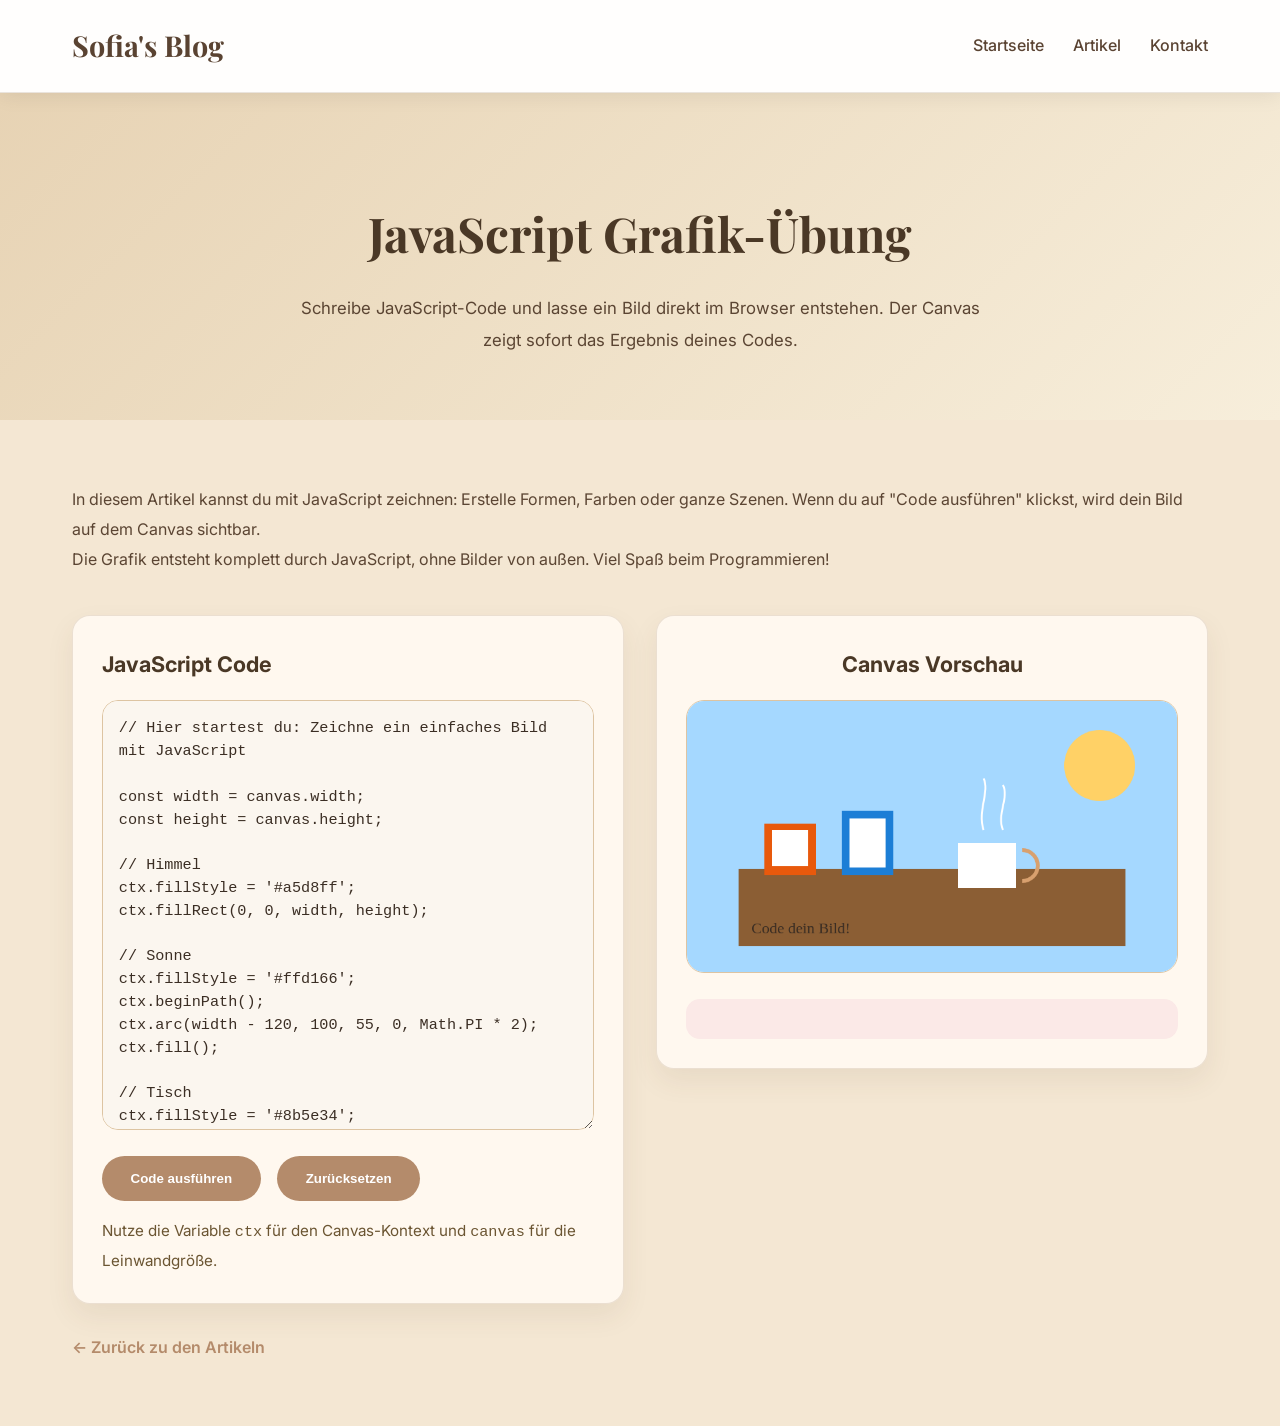
==== article-coding.html @ 86bf2703 "Move coding area into new article and add JavaScript canvas drawing page" ====
<!DOCTYPE html>
<html lang="de">
<head>
    <meta charset="UTF-8">
    <link rel="icon" type="image/svg+xml" href="favicon.svg">
    <meta name="viewport" content="width=device-width, initial-scale=1.0">
    <meta name="description" content="JavaScript Grafik-Übung auf Sofia's Blog">
    <title>JavaScript Grafik-Übung</title>
    <link href="https://fonts.googleapis.com/css2?family=Playfair+Display:wght@700&family=Inter:wght@300;400;500;600&display=swap" rel="stylesheet">
    <style>
        * { margin: 0; padding: 0; box-sizing: border-box; }
        body { font-family: 'Inter', sans-serif; line-height: 1.85; color: #4a3826; background: #f4e7d3; }
        header { background: rgba(255,255,255,0.95); padding: 1.2rem 0; box-shadow: 0 2px 20px rgba(0,0,0,0.08); position: sticky; top: 0; z-index: 100; border-bottom: 1px solid rgba(125,95,60,0.16); }
        nav { max-width: 1200px; margin: 0 auto; padding: 0 2rem; display: flex; justify-content: space-between; align-items: center; }
        nav h1 { font-size: 1.8rem; color: #5a4332; font-family: 'Playfair Display', serif; }
        nav ul { list-style: none; display: flex; gap: 1.8rem; }
        nav a { color: #5a4332; text-decoration: none; font-weight: 500; }
        nav a:hover { color: #b48b6b; }
        .hero { background: linear-gradient(135deg, #e7d3b4 0%, #f7eedb 100%); color: #4a3826; padding: 6rem 2rem 4rem; text-align: center; }
        .hero h2 { font-size: 3rem; margin-bottom: 1rem; font-family: 'Playfair Display', serif; }
        .hero p { max-width: 720px; margin: 0 auto; font-size: 1.05rem; color: #5b4533; }
        .content { max-width: 1200px; margin: 0 auto; padding: 4rem 2rem; }
        .intro-text { margin-bottom: 2.5rem; color: #5b4533; line-height: 1.9; }
        .editor-layout { display: grid; gap: 2rem; grid-template-columns: 1fr 1fr; align-items: start; }
        .panel { background: rgba(255,249,241,0.95); border: 1px solid rgba(133,95,60,0.16); border-radius: 18px; padding: 1.8rem; box-shadow: 0 12px 28px rgba(84,62,42,0.08); }
        .panel h3 { margin-bottom: 1rem; color: #4a3826; font-size: 1.35rem; }
        .code-area { width: 100%; min-height: 430px; padding: 1rem; border: 1px solid #ddc4a2; border-radius: 16px; background: #fbf6ef; color: #3b2e24; font-family: ui-monospace, SFMono-Regular, Menlo, Monaco, Consolas, 'Liberation Mono', 'Courier New', monospace; font-size: 0.95rem; line-height: 1.5; resize: vertical; }
        .actions { display: flex; flex-wrap: wrap; gap: 1rem; margin-top: 1rem; }
        .btn { display: inline-block; background: #b48b6b; color: #fff; border: none; padding: 0.95rem 1.8rem; border-radius: 999px; font-weight: 600; cursor: pointer; transition: transform 0.2s ease; }
        .btn:hover { transform: translateY(-2px); }
        .canvas-wrap { text-align: center; }
        .preview-canvas { width: 100%; max-width: 100%; border: 1px solid #ddc4a2; border-radius: 18px; background: #fff; }
        .hint { margin-top: 1rem; font-size: 0.95rem; color: #6b5532; }
        .error-box { margin-top: 1rem; min-height: 2.5rem; padding: 1rem; border-radius: 14px; background: #fbe9e7; color: #9d2f2f; font-family: ui-monospace, monospace; white-space: pre-wrap; }
        .back-link { display: inline-block; margin-top: 1.8rem; color: #b48b6b; font-weight: 600; text-decoration: none; }
        @media (max-width: 950px) { .editor-layout { grid-template-columns: 1fr; } }
    </style>
</head>
<body>
    <header>
        <nav>
            <h1>Sofia's Blog</h1>
            <ul>
                <li><a href="index.html">Startseite</a></li>
                <li><a href="articles.html">Artikel</a></li>
                <li><a href="index.html#kontakt">Kontakt</a></li>
            </ul>
        </nav>
    </header>
    <section class="hero">
        <div class="hero-content">
            <h2>JavaScript Grafik-Übung</h2>
            <p>Schreibe JavaScript-Code und lasse ein Bild direkt im Browser entstehen. Der Canvas zeigt sofort das Ergebnis deines Codes.</p>
        </div>
    </section>
    <main class="content">
        <div class="intro-text">
            <p>In diesem Artikel kannst du mit JavaScript zeichnen: Erstelle Formen, Farben oder ganze Szenen. Wenn du auf "Code ausführen" klickst, wird dein Bild auf dem Canvas sichtbar.</p>
            <p>Die Grafik entsteht komplett durch JavaScript, ohne Bilder von außen. Viel Spaß beim Programmieren!</p>
        </div>
        <div class="editor-layout">
            <div class="panel">
                <h3>JavaScript Code</h3>
                <textarea id="codeArea" class="code-area" spellcheck="false"></textarea>
                <div class="actions">
                    <button class="btn" id="runBtn">Code ausführen</button>
                    <button class="btn" id="resetBtn">Zurücksetzen</button>
                </div>
                <div class="hint">Nutze die Variable <code>ctx</code> für den Canvas-Kontext und <code>canvas</code> für die Leinwandgröße.</div>
            </div>
            <div class="panel canvas-wrap">
                <h3>Canvas Vorschau</h3>
                <canvas id="previewCanvas" class="preview-canvas" width="760" height="420"></canvas>
                <pre id="errorBox" class="error-box"></pre>
            </div>
        </div>
        <a class="back-link" href="articles.html">← Zurück zu den Artikeln</a>
    </main>
    <script>
        const codeArea = document.getElementById('codeArea');
        const runBtn = document.getElementById('runBtn');
        const resetBtn = document.getElementById('resetBtn');
        const errorBox = document.getElementById('errorBox');
        const canvas = document.getElementById('previewCanvas');
        const ctx = canvas.getContext('2d');

        const defaultCode = `// Hier startest du: Zeichne ein einfaches Bild mit JavaScript\n\nconst width = canvas.width;\nconst height = canvas.height;\n\n// Himmel\nctx.fillStyle = '#a5d8ff';\nctx.fillRect(0, 0, width, height);\n\n// Sonne\nctx.fillStyle = '#ffd166';\nctx.beginPath();\nctx.arc(width - 120, 100, 55, 0, Math.PI * 2);\nctx.fill();\n\n// Tisch\nctx.fillStyle = '#8b5e34';\nctx.fillRect(80, 260, 600, 120);\n\n// Buch 1\nctx.fillStyle = '#e8590c';\nctx.fillRect(120, 190, 80, 80);\nctx.fillStyle = '#fff';\nctx.fillRect(132, 200, 56, 56);\n\n// Buch 2\nctx.fillStyle = '#1c7ed6';\nctx.fillRect(240, 170, 80, 100);\nctx.fillStyle = '#fff';\nctx.fillRect(252, 182, 56, 76);\n\n// Tasse\nctx.fillStyle = '#ffffff';\nctx.fillRect(420, 220, 90, 70);\nctx.strokeStyle = '#d8a06e';\nctx.lineWidth = 6;\nctx.beginPath();\nctx.arc(520, 255, 24, -Math.PI / 2, Math.PI / 2, false);\nctx.stroke();\n\n// Dampf\nctx.strokeStyle = '#ffffff';\nctx.lineWidth = 3;\nctx.beginPath();\nctx.moveTo(460, 200);\nctx.bezierCurveTo(450, 170, 470, 140, 460, 120);\nctx.stroke();\nctx.beginPath();\nctx.moveTo(490, 200);\nctx.bezierCurveTo(480, 175, 500, 150, 490, 130);\nctx.stroke();\n\n// Text\nctx.fillStyle = '#3b2e24';\nctx.font = '24px Inter';\nctx.fillText('Code dein Bild!', 100, 360);`;

        function runCode() {
            const userCode = codeArea.value;
            errorBox.textContent = '';
            ctx.clearRect(0, 0, canvas.width, canvas.height);
            try {
                const drawFn = new Function('canvas', 'ctx', userCode);
                drawFn(canvas, ctx);
                localStorage.setItem('codingCanvasCode', userCode);
            } catch (error) {
                errorBox.textContent = error;
            }
        }

        function resetCode() {
            if (confirm('Der Code wird zurückgesetzt. Fortfahren?')) {
                codeArea.value = defaultCode;
                localStorage.setItem('codingCanvasCode', defaultCode);
                runCode();
            }
        }

        function init() {
            const saved = localStorage.getItem('codingCanvasCode');
            codeArea.value = saved || defaultCode;
            runCode();
        }

        runBtn.addEventListener('click', runCode);
        resetBtn.addEventListener('click', resetCode);
        window.addEventListener('DOMContentLoaded', init);
    </script>
</body>
</html>
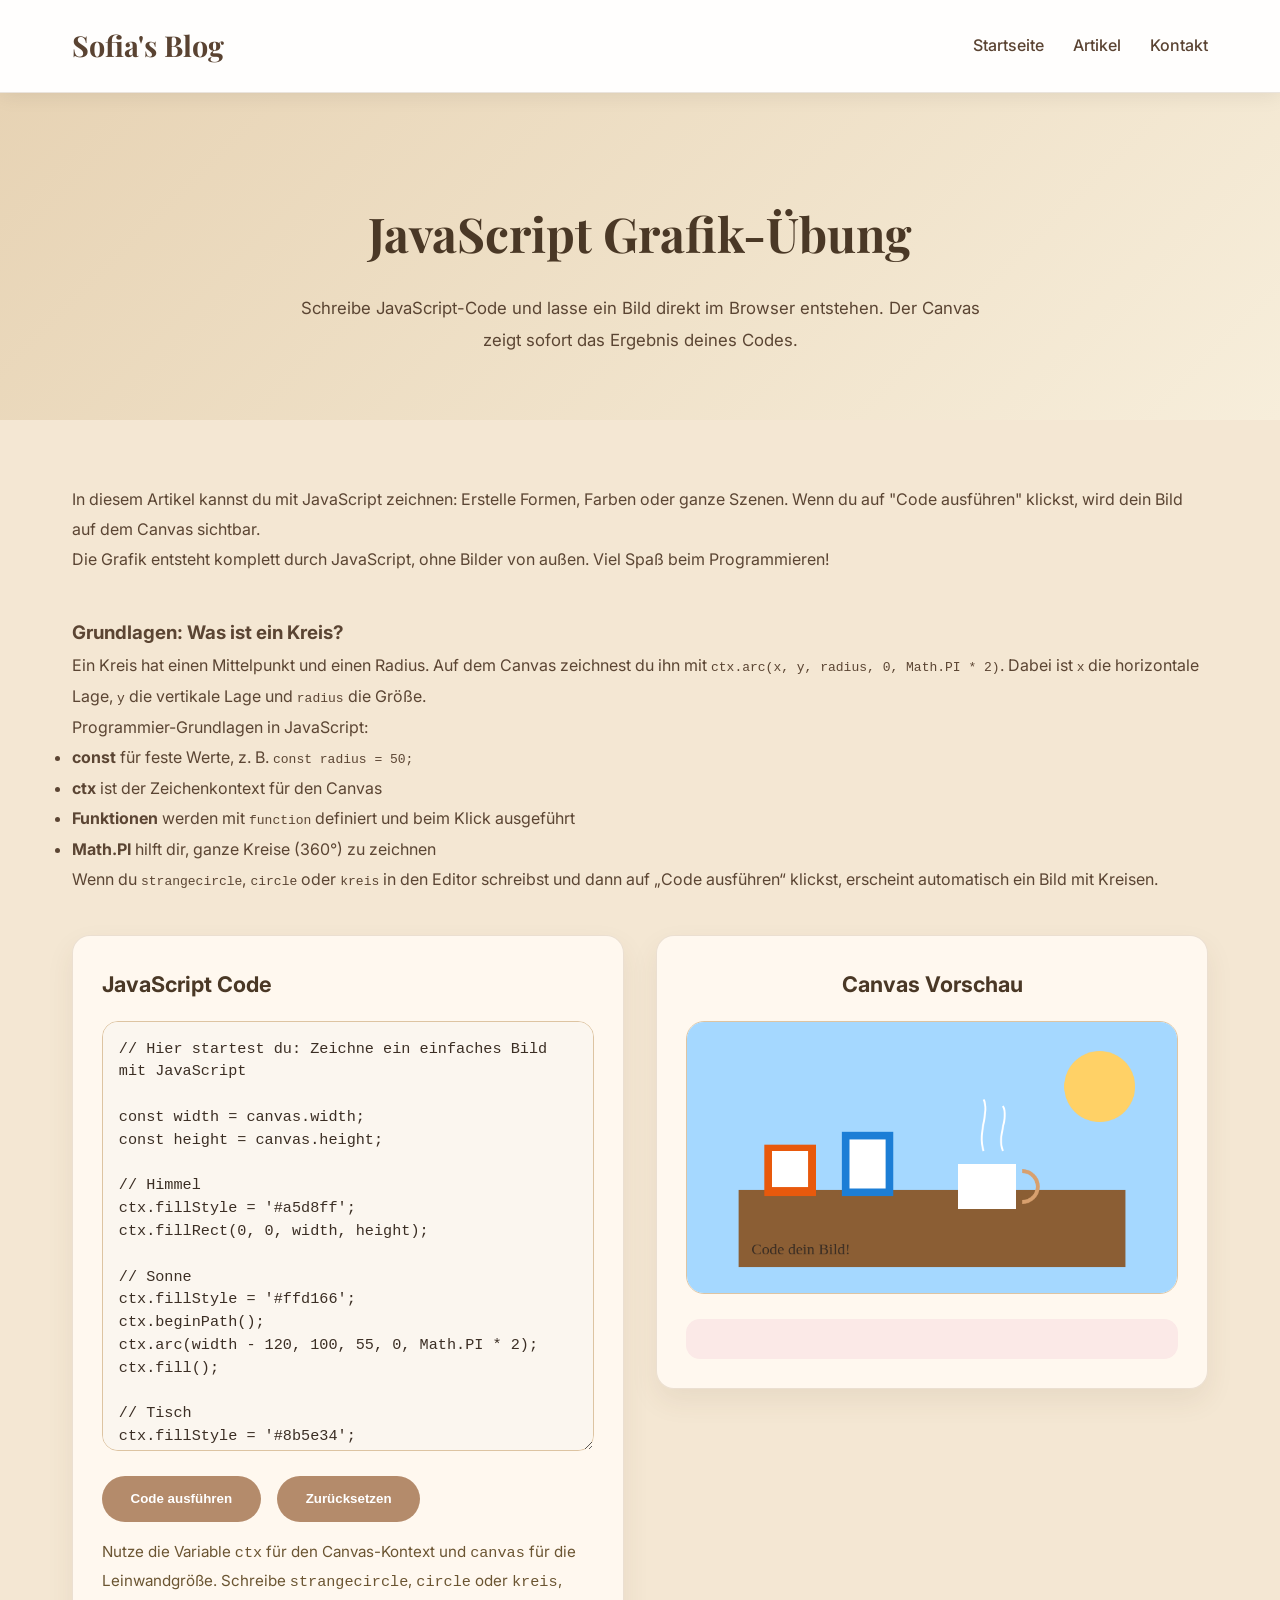
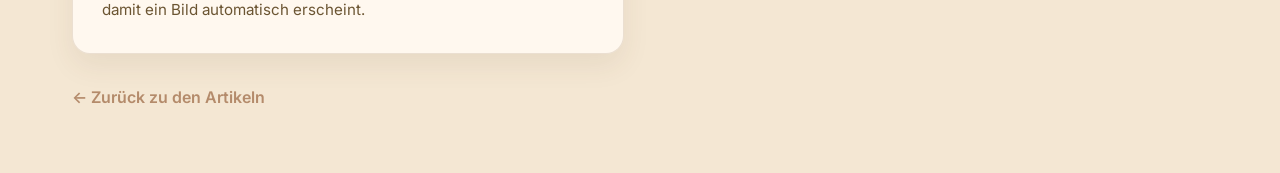
==== commit 2b334932: "Add circle basics and keyword recognition to JavaScript coding article" ====
--- a/article-coding.html
+++ b/article-coding.html
@@ -58,6 +58,18 @@
             <p>In diesem Artikel kannst du mit JavaScript zeichnen: Erstelle Formen, Farben oder ganze Szenen. Wenn du auf "Code ausführen" klickst, wird dein Bild auf dem Canvas sichtbar.</p>
             <p>Die Grafik entsteht komplett durch JavaScript, ohne Bilder von außen. Viel Spaß beim Programmieren!</p>
         </div>
+        <div class="intro-text">
+            <h3>Grundlagen: Was ist ein Kreis?</h3>
+            <p>Ein Kreis hat einen Mittelpunkt und einen Radius. Auf dem Canvas zeichnest du ihn mit <code>ctx.arc(x, y, radius, 0, Math.PI * 2)</code>. Dabei ist <code>x</code> die horizontale Lage, <code>y</code> die vertikale Lage und <code>radius</code> die Größe.</p>
+            <p>Programmier-Grundlagen in JavaScript:</p>
+            <ul>
+                <li><strong>const</strong> für feste Werte, z. B. <code>const radius = 50;</code></li>
+                <li><strong>ctx</strong> ist der Zeichenkontext für den Canvas</li>
+                <li><strong>Funktionen</strong> werden mit <code>function</code> definiert und beim Klick ausgeführt</li>
+                <li><strong>Math.PI</strong> hilft dir, ganze Kreise (360°) zu zeichnen</li>
+            </ul>
+            <p>Wenn du <code>strangecircle</code>, <code>circle</code> oder <code>kreis</code> in den Editor schreibst und dann auf „Code ausführen“ klickst, erscheint automatisch ein Bild mit Kreisen.</p>
+        </div>
         <div class="editor-layout">
             <div class="panel">
                 <h3>JavaScript Code</h3>
@@ -66,7 +78,7 @@
                     <button class="btn" id="runBtn">Code ausführen</button>
                     <button class="btn" id="resetBtn">Zurücksetzen</button>
                 </div>
-                <div class="hint">Nutze die Variable <code>ctx</code> für den Canvas-Kontext und <code>canvas</code> für die Leinwandgröße.</div>
+                <div class="hint">Nutze die Variable <code>ctx</code> für den Canvas-Kontext und <code>canvas</code> für die Leinwandgröße. Schreibe <code>strangecircle</code>, <code>circle</code> oder <code>kreis</code>, damit ein Bild automatisch erscheint.</div>
             </div>
             <div class="panel canvas-wrap">
                 <h3>Canvas Vorschau</h3>
@@ -86,10 +98,69 @@
 
         const defaultCode = `// Hier startest du: Zeichne ein einfaches Bild mit JavaScript\n\nconst width = canvas.width;\nconst height = canvas.height;\n\n// Himmel\nctx.fillStyle = '#a5d8ff';\nctx.fillRect(0, 0, width, height);\n\n// Sonne\nctx.fillStyle = '#ffd166';\nctx.beginPath();\nctx.arc(width - 120, 100, 55, 0, Math.PI * 2);\nctx.fill();\n\n// Tisch\nctx.fillStyle = '#8b5e34';\nctx.fillRect(80, 260, 600, 120);\n\n// Buch 1\nctx.fillStyle = '#e8590c';\nctx.fillRect(120, 190, 80, 80);\nctx.fillStyle = '#fff';\nctx.fillRect(132, 200, 56, 56);\n\n// Buch 2\nctx.fillStyle = '#1c7ed6';\nctx.fillRect(240, 170, 80, 100);\nctx.fillStyle = '#fff';\nctx.fillRect(252, 182, 56, 76);\n\n// Tasse\nctx.fillStyle = '#ffffff';\nctx.fillRect(420, 220, 90, 70);\nctx.strokeStyle = '#d8a06e';\nctx.lineWidth = 6;\nctx.beginPath();\nctx.arc(520, 255, 24, -Math.PI / 2, Math.PI / 2, false);\nctx.stroke();\n\n// Dampf\nctx.strokeStyle = '#ffffff';\nctx.lineWidth = 3;\nctx.beginPath();\nctx.moveTo(460, 200);\nctx.bezierCurveTo(450, 170, 470, 140, 460, 120);\nctx.stroke();\nctx.beginPath();\nctx.moveTo(490, 200);\nctx.bezierCurveTo(480, 175, 500, 150, 490, 130);\nctx.stroke();\n\n// Text\nctx.fillStyle = '#3b2e24';\nctx.font = '24px Inter';\nctx.fillText('Code dein Bild!', 100, 360);`;
 
+        function drawStrangeCircle() {
+            const width = canvas.width;
+            const height = canvas.height;
+            const centerX = width / 2;
+            const centerY = height / 2;
+            const radius = Math.min(width, height) * 0.25;
+
+            // Hintergrund
+            const bgGradient = ctx.createLinearGradient(0, 0, width, height);
+            bgGradient.addColorStop(0, '#090b2c');
+            bgGradient.addColorStop(1, '#2e1966');
+            ctx.fillStyle = bgGradient;
+            ctx.fillRect(0, 0, width, height);
+
+            // Glowy Kreisringe
+            for (let i = 0; i < 7; i++) {
+                ctx.beginPath();
+                ctx.strokeStyle = `rgba(255, 255, 255, ${0.12 + i * 0.08})`;
+                ctx.lineWidth = 6 - i * 0.6;
+                ctx.arc(centerX, centerY, radius + i * 18, 0, Math.PI * 2);
+                ctx.stroke();
+            }
+
+            // Sternstruktur
+            ctx.strokeStyle = '#f8f3ff';
+            ctx.lineWidth = 2;
+            for (let i = 0; i < 18; i++) {
+                const angle = (Math.PI * 2 / 18) * i;
+                const x = centerX + Math.cos(angle) * (radius + 10);
+                const y = centerY + Math.sin(angle) * (radius + 10);
+                ctx.beginPath();
+                ctx.moveTo(centerX, centerY);
+                ctx.lineTo(x, y);
+                ctx.stroke();
+            }
+
+            // Innerer Kern
+            const innerGradient = ctx.createRadialGradient(centerX, centerY, 0, centerX, centerY, radius * 0.7);
+            innerGradient.addColorStop(0, '#ff73fa');
+            innerGradient.addColorStop(0.4, '#9f5cff');
+            innerGradient.addColorStop(1, 'rgba(65, 20, 155, 0.05)');
+            ctx.fillStyle = innerGradient;
+            ctx.beginPath();
+            ctx.arc(centerX, centerY, radius * 0.7, 0, Math.PI * 2);
+            ctx.fill();
+
+            // Text
+            ctx.fillStyle = '#ffffff';
+            ctx.font = '28px Inter';
+            ctx.textAlign = 'center';
+            ctx.fillText('Strange Circle', centerX, centerY + radius + 55);
+        }
+
         function runCode() {
-            const userCode = codeArea.value;
+            const userCode = codeArea.value.trim();
             errorBox.textContent = '';
             ctx.clearRect(0, 0, canvas.width, canvas.height);
+            const lowerCode = userCode.toLowerCase();
+            if (lowerCode.includes('strangecircle') || lowerCode.includes('circle') || lowerCode.includes('kreis')) {
+                drawStrangeCircle();
+                localStorage.setItem('codingCanvasCode', userCode);
+                return;
+            }
             try {
                 const drawFn = new Function('canvas', 'ctx', userCode);
                 drawFn(canvas, ctx);
